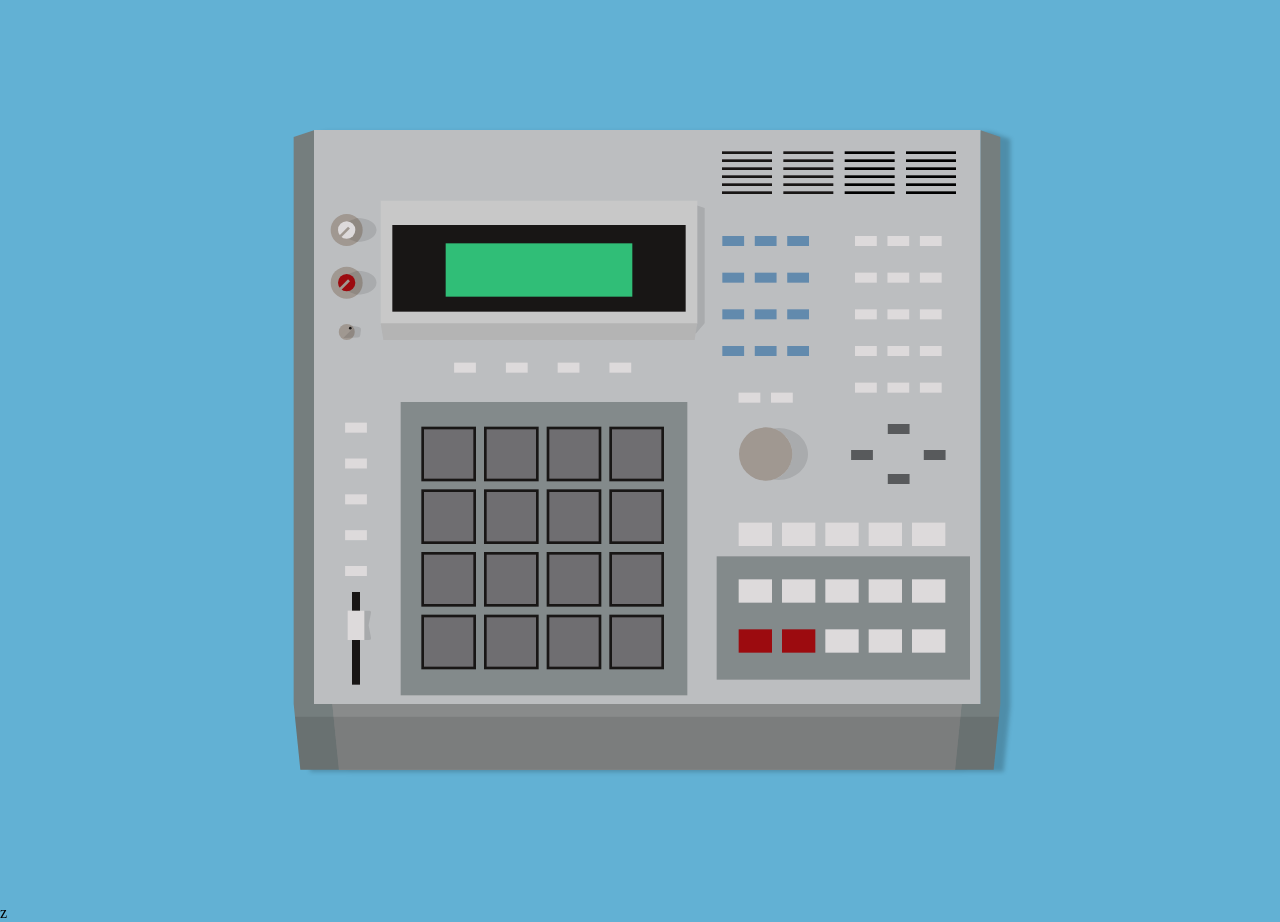
==== mpc.html @ f2585ed5 "initial commit" ====
<!doctype html>
<html>
  <head>
    <meta charset="utf-8">
    <title></title>
    <meta name="viewport" content="width=device-width, initial-scale=1">
    <link rel="stylesheet" href="style.css">
  </head>
  <body>

    <svg class="mpc" xmlns="http://www.w3.org/2000/svg" viewBox="0 0 1920 1080">
      <defs>
        <filter id="glow" x="-150%" y="-150%" width="300%" height="300%">
          <feGaussianBlur stdDeviation="15" result="coloredBlur"/>
          <feMerge>
            <feMergeNode in="coloredBlur"/><feMergeNode in="SourceGraphic"/>
          </feMerge>
        </filter>
      </defs>
      <title>mpc</title>
      <g id="base">
        <rect class="cls-2" x="471" y="60" width="1000" height="861"/>
        <polygon class="cls-3" points="1471 60.5 1471 921 471 921 471 60.5 440.5 70.5 440.5 921 450.5 1019.5 1490.5 1019.5 1500.5 921 1500.5 70.5 1471 60.5"/>
        <polygon class="cls-4" points="1432.5 1020 508.5 1020 498.5 921 1442.5 921 1432.5 1020"/>
        <polygon class="cls-4" points="1432.5 1020 508.5 1020 498.5 921 1442.5 921 1432.5 1020"/>
        <rect class="cls-5" x="1075" y="699.5" width="380" height="185"/>
        <rect class="cls-5" x="601" y="468" width="430" height="440"/>
        <polygon class="cls-6" points="442.41 940 450.5 1019.5 1490.5 1019.5 1498.59 940 442.41 940"/>
      </g>
      <g id="screen">
        <polygon class="cls-7" points="571 166 571 350 575 375 1042 375 1046 350 1046 166 571 166"/>
        <polygon class="cls-6" points="1042 375 575 375 571 350 1046 350 1042 375"/>
        <polygon class="cls-6" points="1046 173.18 1046 350 1043.48 365.77 1057 350 1057 177 1046 173.18"/>
        <rect class="cls-8" x="588.5" y="202.5" width="440" height="130"/>
        <rect class="cls-9" x="668.5" y="230" width="280" height="80"/>
      </g>
      <g id="blue_buttons" class="cls-10">
        <rect x="1083.5" y="219" width="32.67" height="15"/>
        <rect x="1132.17" y="219" width="32.67" height="15"/>
        <rect x="1180.83" y="219" width="32.67" height="15"/>
        <rect x="1083.5" y="274" width="32.67" height="15"/>
        <rect x="1132.17" y="274" width="32.67" height="15"/>
        <rect x="1180.83" y="274" width="32.67" height="15"/>
        <rect x="1083.5" y="329" width="32.67" height="15"/>
        <rect x="1132.17" y="329" width="32.67" height="15"/>
        <rect x="1180.83" y="329" width="32.67" height="15"/>
        <rect x="1083.5" y="384" width="32.67" height="15"/>
        <rect x="1132.17" y="384" width="32.67" height="15"/>
        <rect x="1180.83" y="384" width="32.67" height="15"/>
      </g>
      <g id="cursor_buttons" class="cls-11">
        <rect x="1331.67" y="501" width="32.67" height="15"/>
        <rect x="1331.67" y="576" width="32.67" height="15"/>
        <rect x="1385.67" y="540" width="32.67" height="15"/>
        <rect x="1276.67" y="540" width="32.67" height="15"/>
      </g>
      <g id="white_buttons">
        <g id="data_entry_buttons">
          <rect class="cls-12" x="1107.83" y="454" width="32.67" height="15"/>
          <rect class="cls-12" x="1156.5" y="454" width="32.67" height="15"/>
        </g>
        <g id="soft_keys">
          <rect class="cls-12" x="914.17" y="409" width="32.67" height="15"/>
          <rect class="cls-12" x="836.5" y="409" width="32.67" height="15"/>
          <rect class="cls-12" x="758.83" y="409" width="32.67" height="15"/>
          <rect class="cls-12" x="681.17" y="409" width="32.67" height="15"/>
        </g>
        <g id="command_buttons">
          <rect class="cls-12" x="1282.5" y="219" width="32.67" height="15"/>
          <rect class="cls-12" x="1331.17" y="219" width="32.67" height="15"/>
          <rect class="cls-12" x="1379.83" y="219" width="32.67" height="15"/>
          <rect class="cls-12" x="1282.5" y="274" width="32.67" height="15"/>
          <rect class="cls-12" x="1331.17" y="274" width="32.67" height="15"/>
          <rect class="cls-12" x="1379.83" y="274" width="32.67" height="15"/>
          <rect class="cls-12" x="1282.5" y="329" width="32.67" height="15"/>
          <rect class="cls-12" x="1331.17" y="329" width="32.67" height="15"/>
          <rect class="cls-12" x="1379.83" y="329" width="32.67" height="15"/>
          <rect class="cls-12" x="1282.5" y="384" width="32.67" height="15"/>
          <rect class="cls-12" x="1331.17" y="384" width="32.67" height="15"/>
          <rect class="cls-12" x="1379.83" y="384" width="32.67" height="15"/>
          <rect class="cls-12" x="1282.5" y="439" width="32.67" height="15"/>
          <rect class="cls-12" x="1331.17" y="439" width="32.67" height="15"/>
          <rect class="cls-12" x="1379.83" y="439" width="32.67" height="15"/>
        </g>
        <g id="slider_buttons">
          <rect class="cls-12" x="517.67" y="499" width="32.67" height="15"/>
          <rect class="cls-12" x="517.67" y="552.75" width="32.67" height="15"/>
          <rect class="cls-12" x="517.67" y="606.5" width="32.67" height="15"/>
          <rect class="cls-12" x="517.67" y="660.25" width="32.67" height="15"/>
          <rect class="cls-12" x="517.67" y="714" width="32.67" height="15"/>
        </g>
        <g id="real_time_buttons">
          <rect class="cls-12" x="1108" y="649" width="50" height="35"/>
          <rect class="cls-12" x="1173" y="649" width="50" height="35"/>
          <rect class="cls-12" x="1238" y="649" width="50" height="35"/>
          <rect class="cls-12" x="1303" y="649" width="50" height="35"/>
          <rect class="cls-12" x="1368" y="649" width="50" height="35"/>
        </g>
      </g>
      <g id="slider">
        <rect class="cls-8" x="528" y="753" width="12" height="139"/>
        <path class="cls-6" d="M532,781h22.08a2.55,2.55,0,0,1,2.53,2.89L553,803l3.61,19.11a2.55,2.55,0,0,1-2.53,2.89H532Z"/>
        <rect class="cls-12" x="521.5" y="781" width="25" height="44"/>
      </g>
      <g id="play_rec_buttons">
        <rect class="cls-12" x="1108" y="734" width="50" height="35"/>
        <rect class="cls-12" x="1173" y="734" width="50" height="35"/>
        <rect class="cls-12" x="1238" y="734" width="50" height="35"/>
        <rect class="cls-12" x="1303" y="734" width="50" height="35"/>
        <rect class="cls-12" x="1368" y="734" width="50" height="35"/>
        <rect class="cls-14" x="1108" y="809" width="50" height="35"/>
        <rect class="cls-14" x="1173" y="809" width="50" height="35"/>
        <rect class="cls-12" x="1238" y="809" width="50" height="35"/>
        <rect class="cls-12" x="1303" y="809" width="50" height="35"/>
        <rect class="cls-12" x="1368" y="809" width="50" height="35"/>
      </g>
      <g id="big_knob">
        <path class="cls-6" d="M1168,507a49.74,49.74,0,0,0-8.07.67,40,40,0,0,1,0,76.66,49.74,49.74,0,0,0,8.07.67c24.3,0,44-17.46,44-39S1192.3,507,1168,507Z"/>
        <circle class="cls-15" cx="1148.5" cy="546" r="40"/>
      </g>
      <g id="air_slots" class="cls-8">
        <g>
          <rect x="1083" y="92" width="75" height="4"/>
          <rect x="1083" y="104" width="75" height="4"/>
          <rect x="1083" y="116" width="75" height="4"/>
          <rect x="1083" y="128" width="75" height="4"/>
          <rect x="1083" y="140" width="75" height="4"/>
          <rect x="1083" y="152" width="75" height="4"/>
        </g>
          <rect x="1175" y="92" width="75" height="4"/>
          <rect x="1175" y="104" width="75" height="4"/>
          <rect x="1175" y="116" width="75" height="4"/>
          <rect x="1175" y="128" width="75" height="4"/>
          <rect x="1175" y="140" width="75" height="4"/>
          <rect x="1175" y="152" width="75" height="4"/>
        </g>
          <rect x="1267" y="92" width="75" height="4"/>
          <rect x="1267" y="104" width="75" height="4"/>
          <rect x="1267" y="116" width="75" height="4"/>
          <rect x="1267" y="128" width="75" height="4"/>
          <rect x="1267" y="140" width="75" height="4"/>
          <rect x="1267" y="152" width="75" height="4"/>
        </g>
          <rect x="1359" y="92" width="75" height="4"/>
          <rect x="1359" y="104" width="75" height="4"/>
          <rect x="1359" y="116" width="75" height="4"/>
          <rect x="1359" y="128" width="75" height="4"/>
          <rect x="1359" y="140" width="75" height="4"/>
          <rect x="1359" y="152" width="75" height="4"/>
        </g>
      </g>
      <g id="knobs">
        <g>
          <circle class="cls-15" cx="520" cy="289" r="24"/>
          <path class="cls-6" d="M509,289c0,9.94,26,18,26,18,17.33,0,29.75-8.06,29.75-18S553.33,271,536,271C535.63,271,509,279.06,509,289Z"/>
          <circle class="cls-14" cx="520" cy="289" r="13"/>
          <rect class="cls-15" x="514.46" y="282.54" width="4" height="20" transform="translate(358.12 -279.51) rotate(45)"/>
        </g>
        <g>
          <circle class="cls-15" cx="520" cy="210" r="24"/>
          <path class="cls-6" d="M509,210c0,9.94,26,18,26,18,17.33,0,29.75-8.06,29.75-18S553.33,192,536,192C535.63,192,509,200.06,509,210Z"/>
          <circle class="cls-12" cx="520" cy="210" r="13"/>
          <rect class="cls-15" x="514.46" y="203.54" width="4" height="20" transform="translate(302.26 -302.65) rotate(45)"/>
        </g>
        <g>
          <circle class="cls-15" cx="520.15" cy="363" r="12"/>
          <path class="cls-6" d="M536.76,371.13,515,372l10-19,13.36,2.36a3.85,3.85,0,0,1,3.15,4.3l-1.08,8.13A3.85,3.85,0,0,1,536.76,371.13Z"/>
          <g>
            <rect class="cls-15" x="517.15" y="352.54" width="6" height="20" transform="translate(408.7 -261.62) rotate(45)"/>
            <circle class="cls-8" cx="525.48" cy="357.21" r="2"/>
          </g>
        </g>
      </g>
      <g class="cls-17 pads">
        <rect x="634" y="507" width="78" height="78" class="pad pad13" data-key="49"/>
        <rect x="728" y="507" width="78" height="78" class="pad pad14" data-key="50"/>
        <rect x="822" y="507" width="78" height="78" class="pad pad15" data-key="51"/>
        <rect x="916" y="507" width="78" height="78" class="pad pad16" data-key="52"/>
        <rect x="634" y="601" width="78" height="78" class="pad pad09" data-key="81"/>
        <rect x="728" y="601" width="78" height="78" class="pad pad10" data-key="87"/>
        <rect x="822" y="601" width="78" height="78" class="pad pad11" data-key="69"/>
        <rect x="916" y="601" width="78" height="78" class="pad pad12" data-key="82"/>
        <rect x="634" y="695" width="78" height="78" class="pad pad05" data-key="65"/>
        <rect x="728" y="695" width="78" height="78" class="pad pad06" data-key="83"/>
        <rect x="822" y="695" width="78" height="78" class="pad pad07" data-key="68"/>
        <rect x="916" y="695" width="78" height="78" class="pad pad08" data-key="70"/>
        <rect x="634" y="789" width="78" height="78" class="pad pad01" data-key="90"/>
        <rect x="728" y="789" width="78" height="78" class="pad pad02" data-key="88"/>
        <rect x="822" y="789" width="78" height="78" class="pad pad03" data-key="67"/>
        <rect x="916" y="789" width="78" height="78" class="pad pad04" data-key="86"/>
      </g>
    </svg>

    <audio data-key="90" src="drums/808BDLong2.wav"></audio>
    <audio data-key="49" src="drums/808CB_Tape.wav"></audio>
    <audio data-key="50" src="drums/808CL_Tape.wav"></audio>
    <audio data-key="83" src="drums/808CP_Tape.wav"></audio>
    <audio data-key="81" src="drums/808CY_6_Tape.wav"></audio>
    <audio data-key="51" src="drums/808HC1_Tape.wav"></audio>
    <audio data-key="69" src="drums/808HH_Tape.wav"></audio>
    <audio data-key="52" src="drums/808MA_Tape.wav"></audio>
    <audio data-key="82" src="drums/808OHH3_Tape.wav"></audio>
    <audio data-key="70" src="drums/808RS_Tape.wav"></audio>
    <audio data-key="68" src="drums/808SD_4D_Tape.wav"></audio>
    <audio data-key="65" src="drums/909Clap_Sweet.wav"></audio>
    <audio data-key="87" src="drums/909Cym_T6V1_Tape.wav"></audio>z
    <audio data-key="88" src="drums/Kik_70s_7_MPC60V.wav"></audio>
    <audio data-key="67" src="drums/StabST_60s_MPC60V.wav"></audio>
    <audio data-key="86" src="drums/VoxST_3_MPC60V.wav"></audio>
      
    <script src="main.js"></script>
  </body>
</html>
---- style.css ----
body {
  background: #62b1d4;
}

body,
html {
  height: 100%;
  width: 100%;
  margin: 0;
  padding: 0;
}

svg {
  width: 100%;
  height: 100%;
  overflow: visible;
  filter: drop-shadow(10px 2px 2px rgba(0, 0, 0, 0.2));

}

/*** SVG COLORS ***/
.cls-1 {
  fill: #62b1d4;
}

.cls-2 {
  fill: #bcbec0;
}

.cls-3 {
  fill: #757e7e;
}

.cls-4 {
  fill: #898b8b;
}

.cls-5 {
  fill: #838a8b;
}

.cls-6 {
  opacity: 0.1;
}

.cls-7 {
  fill: #c8c8c8;
}

.cls-8 {
  fill: #181615;
}

.cls-9 {
  fill: #30be77;
}

.cls-10 {
  fill: #628aad;
}

.cls-11 {
  fill: #585a5c;
}

.cls-12 {
  fill: #dddadb;
}

.cls-14 {
  fill: #9c0b0f;
}

.cls-15 {
  fill: #a09891;
}

/*** PADS ***/

.cls-17 {
  fill: #6f6e71; 
}

.pad:hover {
  fill: #949397;
}

.pad {
  transition: all 0.07s;
  stroke: #181615;
  stroke-width: 4px;
}

.playing {
  fill: #cbcace;
  stroke: white;
  stroke-width: 5px;
  filter: url(#glow);
  transform: scale(1.1, 1.1);
  transform-origin: 50% 50%;
}
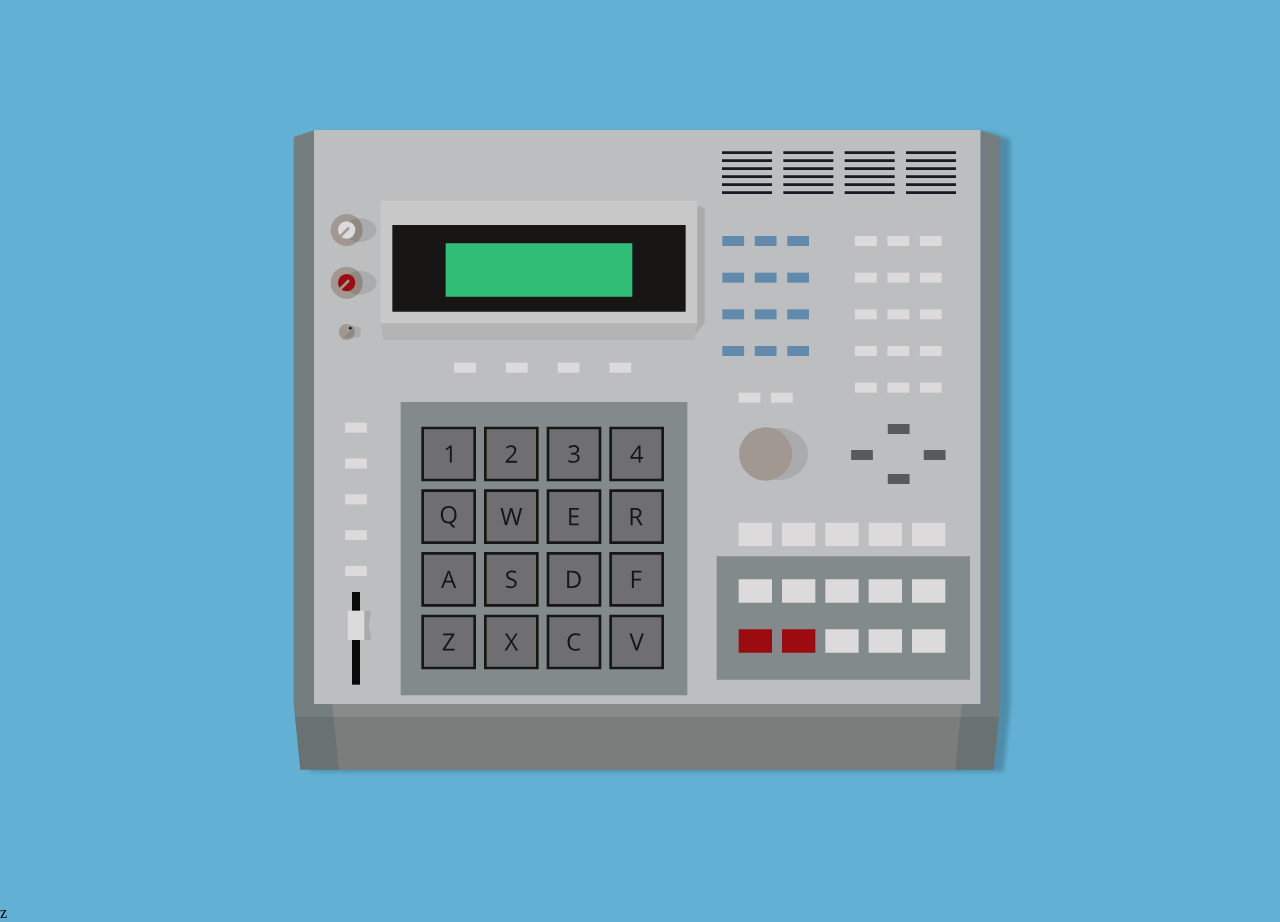
==== commit f3f0f1ea: "refactor SVG + key labels on pads" ====
--- a/mpc.html
+++ b/mpc.html
@@ -1,194 +1,299 @@
-
-<!doctype html>
+<!DOCTYPE html>
 <html>
   <head>
-    <meta charset="utf-8">
+    <meta charset="utf-8" />
     <title></title>
-    <meta name="viewport" content="width=device-width, initial-scale=1">
-    <link rel="stylesheet" href="style.css">
+    <meta name="viewport" content="width=device-width, initial-scale=1" />
+    <link rel="stylesheet" href="style.css" />
   </head>
   <body>
-
-    <svg class="mpc" xmlns="http://www.w3.org/2000/svg" viewBox="0 0 1920 1080">
+    <svg xmlns="http://www.w3.org/2000/svg" viewBox="0 0 1920 1080">
       <defs>
+        <!-- prettier-ignore -->
+        <style>
+          .cls-1 { fill: #62b1d4; } .cls-2 { fill: #bcbec0; } .cls-3 { fill: #757e7e; } .cls-4 { fill: #898b8b; } .cls-5 { fill: #838a8b; } .cls-6 { opacity: 0.1; isolation: isolate; } .cls-7 { fill: #c8c8c8; } .cls-8 { fill: #181615; } .cls-9 { fill: #30be77; } .cls-10 { fill: #628aad; } .cls-11 { fill: #585a5c; } .cls-12 { fill: #dddadb; } .cls-13 { fill: #080a0a; } .cls-14 { fill: #9c0b0f; } .cls-15 { fill: #a09891; } .cls-16 { fill: #181922; } .cls-17 { fill: #6f6e71; }
+        </style>
         <filter id="glow" x="-150%" y="-150%" width="300%" height="300%">
-          <feGaussianBlur stdDeviation="15" result="coloredBlur"/>
+          <feGaussianBlur stdDeviation="15" result="coloredBlur" />
           <feMerge>
-            <feMergeNode in="coloredBlur"/><feMergeNode in="SourceGraphic"/>
+            <feMergeNode in="coloredBlur" />
+            <feMergeNode in="SourceGraphic" />
           </feMerge>
         </filter>
       </defs>
       <title>mpc</title>
-      <g id="base">
-        <rect class="cls-2" x="471" y="60" width="1000" height="861"/>
-        <polygon class="cls-3" points="1471 60.5 1471 921 471 921 471 60.5 440.5 70.5 440.5 921 450.5 1019.5 1490.5 1019.5 1500.5 921 1500.5 70.5 1471 60.5"/>
-        <polygon class="cls-4" points="1432.5 1020 508.5 1020 498.5 921 1442.5 921 1432.5 1020"/>
-        <polygon class="cls-4" points="1432.5 1020 508.5 1020 498.5 921 1442.5 921 1432.5 1020"/>
-        <rect class="cls-5" x="1075" y="699.5" width="380" height="185"/>
-        <rect class="cls-5" x="601" y="468" width="430" height="440"/>
-        <polygon class="cls-6" points="442.41 940 450.5 1019.5 1490.5 1019.5 1498.59 940 442.41 940"/>
-      </g>
-      <g id="screen">
-        <polygon class="cls-7" points="571 166 571 350 575 375 1042 375 1046 350 1046 166 571 166"/>
-        <polygon class="cls-6" points="1042 375 575 375 571 350 1046 350 1042 375"/>
-        <polygon class="cls-6" points="1046 173.18 1046 350 1043.48 365.77 1057 350 1057 177 1046 173.18"/>
-        <rect class="cls-8" x="588.5" y="202.5" width="440" height="130"/>
-        <rect class="cls-9" x="668.5" y="230" width="280" height="80"/>
-      </g>
-      <g id="blue_buttons" class="cls-10">
-        <rect x="1083.5" y="219" width="32.67" height="15"/>
-        <rect x="1132.17" y="219" width="32.67" height="15"/>
-        <rect x="1180.83" y="219" width="32.67" height="15"/>
-        <rect x="1083.5" y="274" width="32.67" height="15"/>
-        <rect x="1132.17" y="274" width="32.67" height="15"/>
-        <rect x="1180.83" y="274" width="32.67" height="15"/>
-        <rect x="1083.5" y="329" width="32.67" height="15"/>
-        <rect x="1132.17" y="329" width="32.67" height="15"/>
-        <rect x="1180.83" y="329" width="32.67" height="15"/>
-        <rect x="1083.5" y="384" width="32.67" height="15"/>
-        <rect x="1132.17" y="384" width="32.67" height="15"/>
-        <rect x="1180.83" y="384" width="32.67" height="15"/>
-      </g>
-      <g id="cursor_buttons" class="cls-11">
-        <rect x="1331.67" y="501" width="32.67" height="15"/>
-        <rect x="1331.67" y="576" width="32.67" height="15"/>
-        <rect x="1385.67" y="540" width="32.67" height="15"/>
-        <rect x="1276.67" y="540" width="32.67" height="15"/>
-      </g>
-      <g id="white_buttons">
-        <g id="data_entry_buttons">
-          <rect class="cls-12" x="1107.83" y="454" width="32.67" height="15"/>
-          <rect class="cls-12" x="1156.5" y="454" width="32.67" height="15"/>
+      <g id="Layer_1">
+        <g id="mpc">
+          <g id="base">
+            <path class="cls-2" d="M471 60h1000v861H471z" />
+            <path
+              class="cls-3"
+              d="M1471 60.5V921H471V60.5l-30.5 10V921l10 98.5h1040l10-98.5V70.5l-29.5-10z"
+            />
+            <path class="cls-4" d="M1432.5 1020h-924l-10-99h944l-10 99z" />
+            <path class="cls-4" d="M1432.5 1020h-924l-10-99h944l-10 99z" />
+            <path class="cls-5" d="M1075 699.5h380v185h-380z" />
+            <path class="cls-5" d="M601 468h430v440H601z" />
+            <path
+              class="cls-6"
+              d="M442.41 940l8.09 79.5h1040l8.09-79.5H442.41z"
+            />
+          </g>
+          <g id="screen">
+            <path class="cls-7" d="M571 166v184l4 25h467l4-25V166H571z" />
+            <path class="cls-6" d="M1042 375H575l-4-25h475l-4 25z" />
+            <path
+              class="cls-6"
+              d="M1046 173.18V350l-2.52 15.77L1057 350V177l-11-3.82z"
+            />
+            <path class="cls-8" d="M588.5 202.5h440v130h-440z" />
+            <path class="cls-9" d="M668.5 230h280v80h-280z" />
+          </g>
+          <g id="blue_buttons" class="cls-10">
+            <path d="M1083.5 219h32.67v15h-32.67z" />
+            <path d="M1132.17 219h32.67v15h-32.67z" />
+            <path d="M1180.83 219h32.67v15h-32.67z" />
+            <path d="M1083.5 274h32.67v15h-32.67z" />
+            <path d="M1132.17 274h32.67v15h-32.67z" />
+            <path d="M1180.83 274h32.67v15h-32.67z" />
+            <path d="M1083.5 329h32.67v15h-32.67z" />
+            <path d="M1132.17 329h32.67v15h-32.67z" />
+            <path d="M1180.83 329h32.67v15h-32.67z" />
+            <path d="M1083.5 384h32.67v15h-32.67z" />
+            <path d="M1132.17 384h32.67v15h-32.67z" />
+            <path d="M1180.83 384h32.67v15h-32.67z" />
+          </g>
+          <g id="cursor_buttons" class="cls-11">
+            <path d="M1331.67 501h32.67v15h-32.67z" />
+            <path d="M1331.67 576h32.67v15h-32.67z" />
+            <path d="M1385.67 540h32.67v15h-32.67z" />
+            <path d="M1276.67 540h32.67v15h-32.67z" />
+          </g>
+          <g id="data_entry_buttons" class="cls-12">
+            <path d="M1107.83 454h32.67v15h-32.67z" />
+            <path d="M1156.5 454h32.67v15h-32.67z" />
+          </g>
+          <g id="soft_keys" class="cls-12">
+            <path d="M914.17 409h32.67v15h-32.67z" />
+            <path d="M836.5 409h32.67v15H836.5z" />
+            <path d="M758.83 409h32.67v15h-32.67z" />
+            <path d="M681.17 409h32.67v15h-32.67z" />
+          </g>
+          <g id="command_buttons" class="cls-12">
+            <path d="M1282.5 219h32.67v15h-32.67z" />
+            <path d="M1331.17 219h32.67v15h-32.67z" />
+            <path d="M1379.83 219h32.67v15h-32.67z" />
+            <path d="M1282.5 274h32.67v15h-32.67z" />
+            <path d="M1331.17 274h32.67v15h-32.67z" />
+            <path d="M1379.83 274h32.67v15h-32.67z" />
+            <path d="M1282.5 329h32.67v15h-32.67z" />
+            <path d="M1331.17 329h32.67v15h-32.67z" />
+            <path d="M1379.83 329h32.67v15h-32.67z" />
+            <path d="M1282.5 384h32.67v15h-32.67z" />
+            <path d="M1331.17 384h32.67v15h-32.67z" />
+            <path d="M1379.83 384h32.67v15h-32.67z" />
+            <path d="M1282.5 439h32.67v15h-32.67z" />
+            <path d="M1331.17 439h32.67v15h-32.67z" />
+            <path d="M1379.83 439h32.67v15h-32.67z" />
+          </g>
+          <g id="slider_buttons">
+            <path class="cls-12" d="M517.67 499h32.67v15h-32.67z" />
+            <path class="cls-12" d="M517.67 552.75h32.67v15h-32.67z" />
+            <path class="cls-12" d="M517.67 606.5h32.67v15h-32.67z" />
+            <path class="cls-12" d="M517.67 660.25h32.67v15h-32.67z" />
+            <path class="cls-12" d="M517.67 714h32.67v15h-32.67z" />
+            <g>
+              <path class="cls-13" d="M528 753h12v139h-12z" />
+              <path
+                class="cls-6"
+                d="M532 781h22.08a2.55 2.55 0 0 1 2.55 2.55 1.94 1.94 0 0 1 0 .34L553 803l3.61 19.11a2.55 2.55 0 0 1-2.19 2.87H532z"
+              />
+              <path class="cls-12" d="M521.5 781h25v44h-25z" />
+            </g>
+          </g>
+          <g id="real_time_buttons" class="cls-12">
+            <path d="M1108 649h50v35h-50z" />
+            <path d="M1173 649h50v35h-50z" />
+            <path d="M1238 649h50v35h-50z" />
+            <path d="M1303 649h50v35h-50z" />
+            <path d="M1368 649h50v35h-50z" />
+          </g>
+          <g id="play_rec_buttons">
+            <path class="cls-12" d="M1108 734h50v35h-50z" />
+            <path class="cls-12" d="M1173 734h50v35h-50z" />
+            <path class="cls-12" d="M1238 734h50v35h-50z" />
+            <path class="cls-12" d="M1303 734h50v35h-50z" />
+            <path class="cls-12" d="M1368 734h50v35h-50z" />
+            <path class="cls-14" d="M1108 809h50v35h-50z" />
+            <path class="cls-14" d="M1173 809h50v35h-50z" />
+            <path class="cls-12" d="M1238 809h50v35h-50z" />
+            <path class="cls-12" d="M1303 809h50v35h-50z" />
+            <path class="cls-12" d="M1368 809h50v35h-50z" />
+          </g>
+          <g id="big_knob">
+            <path
+              class="cls-6"
+              d="M1168 507a49.65 49.65 0 0 0-8.07.67 40 40 0 0 1 0 76.66 49.65 49.65 0 0 0 8.07.67c24.3 0 44-17.46 44-39s-19.7-39-44-39z"
+            />
+            <circle class="cls-15" cx="1148.5" cy="546" r="40" />
+          </g>
+          <g id="air_slots" class="cls-16">
+            <path d="M1083 92h75v4h-75z" />
+            <path d="M1083 104h75v4h-75z" />
+            <path d="M1083 116h75v4h-75z" />
+            <path d="M1083 128h75v4h-75z" />
+            <path d="M1083 140h75v4h-75z" />
+            <path d="M1083 152h75v4h-75z" />
+
+            <path d="M1175 92h75v4h-75z" />
+            <path d="M1175 104h75v4h-75z" />
+            <path d="M1175 116h75v4h-75z" />
+            <path d="M1175 128h75v4h-75z" />
+            <path d="M1175 140h75v4h-75z" />
+            <path d="M1175 152h75v4h-75z" />
+
+            <path d="M1267 92h75v4h-75z" />
+            <path d="M1267 104h75v4h-75z" />
+            <path d="M1267 116h75v4h-75z" />
+            <path d="M1267 128h75v4h-75z" />
+            <path d="M1267 140h75v4h-75z" />
+            <path d="M1267 152h75v4h-75z" />
+
+            <path d="M1359 92h75v4h-75z" />
+            <path d="M1359 104h75v4h-75z" />
+            <path d="M1359 116h75v4h-75z" />
+            <path d="M1359 128h75v4h-75z" />
+            <path d="M1359 140h75v4h-75z" />
+            <path d="M1359 152h75v4h-75z" />
+          </g>
+          <g id="knobs">
+            <circle class="cls-15" cx="520" cy="289" r="24" />
+            <path
+              class="cls-6"
+              d="M509 289c0 9.94 26 18 26 18 17.33 0 29.75-8.06 29.75-18s-11.42-18-28.75-18c-.37 0-27 8.06-27 18z"
+            />
+            <circle class="cls-14" cx="520" cy="289" r="13" />
+            <path
+              class="cls-15"
+              transform="rotate(-45 516.453 292.538)"
+              d="M506.46 290.54h20v4h-20z"
+            />
+            <g>
+              <circle class="cls-15" cx="520" cy="210" r="24" />
+              <path
+                class="cls-6"
+                d="M509 210c0 9.94 26 18 26 18 17.33 0 29.75-8.06 29.75-18s-11.42-18-28.75-18c-.37 0-27 8.06-27 18z"
+              />
+              <circle class="cls-12" cx="520" cy="210" r="13" />
+              <path
+                class="cls-15"
+                transform="rotate(-45 516.45 213.54)"
+                d="M506.46 211.54h20v4h-20z"
+              />
+            </g>
+            <g>
+              <circle class="cls-15" cx="520.15" cy="363" r="12" />
+              <path
+                class="cls-6"
+                d="M536.76 371.13L515 372l10-19 13.36 2.36a3.85 3.85 0 0 1 3.15 4.3l-1.08 8.13a3.85 3.85 0 0 1-3.67 3.34z"
+              />
+              <path
+                class="cls-15"
+                transform="rotate(-45 520.144 362.53)"
+                d="M510.15 359.54h20v6h-20z"
+              />
+              <circle class="cls-8" cx="525.48" cy="357.21" r="2" />
+            </g>
+          </g>
         </g>
-        <g id="soft_keys">
-          <rect class="cls-12" x="914.17" y="409" width="32.67" height="15"/>
-          <rect class="cls-12" x="836.5" y="409" width="32.67" height="15"/>
-          <rect class="cls-12" x="758.83" y="409" width="32.67" height="15"/>
-          <rect class="cls-12" x="681.17" y="409" width="32.67" height="15"/>
+        <g id="pads" class="cls-17">
+          <path d="M634 507h78v78h-78z" class="pad pad13" data-key="49" />
+          <path d="M728 507h78v78h-78z" class="pad pad14" data-key="50" />
+          <path d="M822 507h78v78h-78z" class="pad pad15" data-key="51" />
+          <path d="M916 507h78v78h-78z" class="pad pad16" data-key="52" />
+          <path d="M634 601h78v78h-78z" class="pad pad09" data-key="81" />
+          <path d="M728 601h78v78h-78z" class="pad pad10" data-key="87" />
+          <path d="M822 601h78v78h-78z" class="pad pad11" data-key="69" />
+          <path d="M916 601h78v78h-78z" class="pad pad12" data-key="82" />
+          <path d="M634 695h78v78h-78z" class="pad pad05" data-key="65" />
+          <path d="M728 695h78v78h-78z" class="pad pad06" data-key="83" />
+          <path d="M822 695h78v78h-78z" class="pad pad07" data-key="68" />
+          <path d="M916 695h78v78h-78z" class="pad pad08" data-key="70" />
+          <path d="M634 789h78v78h-78z" class="pad pad01" data-key="90" />
+          <path d="M728 789h78v78h-78z" class="pad pad02" data-key="88" />
+          <path d="M822 789h78v78h-78z" class="pad pad03" data-key="67" />
+          <path d="M916 789h78v78h-78z" class="pad pad04" data-key="86" />
         </g>
-        <g id="command_buttons">
-          <rect class="cls-12" x="1282.5" y="219" width="32.67" height="15"/>
-          <rect class="cls-12" x="1331.17" y="219" width="32.67" height="15"/>
-          <rect class="cls-12" x="1379.83" y="219" width="32.67" height="15"/>
-          <rect class="cls-12" x="1282.5" y="274" width="32.67" height="15"/>
-          <rect class="cls-12" x="1331.17" y="274" width="32.67" height="15"/>
-          <rect class="cls-12" x="1379.83" y="274" width="32.67" height="15"/>
-          <rect class="cls-12" x="1282.5" y="329" width="32.67" height="15"/>
-          <rect class="cls-12" x="1331.17" y="329" width="32.67" height="15"/>
-          <rect class="cls-12" x="1379.83" y="329" width="32.67" height="15"/>
-          <rect class="cls-12" x="1282.5" y="384" width="32.67" height="15"/>
-          <rect class="cls-12" x="1331.17" y="384" width="32.67" height="15"/>
-          <rect class="cls-12" x="1379.83" y="384" width="32.67" height="15"/>
-          <rect class="cls-12" x="1282.5" y="439" width="32.67" height="15"/>
-          <rect class="cls-12" x="1331.17" y="439" width="32.67" height="15"/>
-          <rect class="cls-12" x="1379.83" y="439" width="32.67" height="15"/>
+        <g id="keys" class="cls-8">
+          <path
+            d="M681.83 840.85h-17.66v-2.34l13.64-20.67h-13.22v-2.69h16.86v2.34l-13.64 20.65h14z"
+            id="Z"
+          />
+          <path
+            d="M777.25 840.85h-3.39l-6.86-11.3-7 11.3h-3.17l8.54-13.43-8-12.27h3.31l6.32 10.18 6.43-10.18h3.18l-8 12.16z"
+            id="X"
+          />
+          <path
+            d="M863.62 817.46a8.41 8.41 0 0 0-6.69 2.82 11.41 11.41 0 0 0-2.45 7.73q0 5 2.36 7.79a8.4 8.4 0 0 0 6.74 2.76 23.23 23.23 0 0 0 6.14-1v2.62a18.84 18.84 0 0 1-6.59 1q-5.68 0-8.77-3.45t-3.08-9.73a15.47 15.47 0 0 1 1.48-7 10.67 10.67 0 0 1 4.29-4.6 13 13 0 0 1 6.6-1.62 15.83 15.83 0 0 1 7.07 1.48l-1.26 2.56a13.73 13.73 0 0 0-5.84-1.36z"
+            id="C"
+          />
+          <path
+            d="M962.5 815.15h3.21l-9.26 25.7h-3l-9.21-25.7h3.16l5.91 16.63a45.2 45.2 0 0 1 1.61 5.57 48.12 48.12 0 0 1 1.66-5.68z"
+            id="V"
+          />
+          <path
+            d="M681.3 746.9l-3.2-8.17h-10.3l-3.17 8.17h-3l10.16-25.8h2.51l10.11 25.8zm-4.13-10.9l-3-8c-.39-1-.79-2.25-1.2-3.71a34.22 34.22 0 0 1-1.1 3.71l-3 8z"
+            id="A"
+          />
+          <path
+            d="M775.09 740a6.28 6.28 0 0 1-2.47 5.29 10.62 10.62 0 0 1-6.67 1.9 16.68 16.68 0 0 1-7-1.18v-2.88a18.54 18.54 0 0 0 3.45 1.05 17.94 17.94 0 0 0 3.69.39 7.5 7.5 0 0 0 4.5-1.13 3.72 3.72 0 0 0 1.51-3.16 4.13 4.13 0 0 0-.53-2.19 5 5 0 0 0-1.8-1.57 23.93 23.93 0 0 0-3.82-1.63 12.12 12.12 0 0 1-5.12-3 6.68 6.68 0 0 1-1.54-4.58 5.7 5.7 0 0 1 2.23-4.73 9.3 9.3 0 0 1 5.91-1.76 17.41 17.41 0 0 1 7.05 1.41l-.94 2.6a15.92 15.92 0 0 0-6.18-1.34 6 6 0 0 0-3.71 1 3.36 3.36 0 0 0-1.34 2.83 4.44 4.44 0 0 0 .49 2.19 4.66 4.66 0 0 0 1.66 1.56 20.86 20.86 0 0 0 3.58 1.58 14.22 14.22 0 0 1 5.57 3.09 6.1 6.1 0 0 1 1.48 4.26z"
+            id="S"
+          />
+          <path
+            d="M871.26 733.75q0 6.38-3.46 9.73t-9.94 3.37h-7.12v-25.7h7.88q6 0 9.31 3.32t3.33 9.28zm-3.17.11q0-5-2.52-7.58t-7.5-2.55h-4.34v20.54h3.64q5.34 0 8-2.63c1.83-1.75 2.72-4.35 2.72-7.78z"
+            id="D"
+          />
+          <path
+            d="M950.83 746.85h-3v-25.7h14.32v2.65h-11.32v9.41h10.65v2.65h-10.65z"
+            id="F"
+          />
+          <path
+            d="M684.82 637.11a15.53 15.53 0 0 1-2 8.21 9.91 9.91 0 0 1-5.6 4.43l6.11 6.36H679l-5-5.8h-1q-5.68 0-8.77-3.47t-3.08-9.8q0-6.27 3.09-9.73t8.79-3.45q5.54 0 8.65 3.52t3.14 9.73zm-20.48 0q0 5.22 2.23 7.92a9.08 9.08 0 0 0 12.91 0q2.17-2.7 2.18-7.93c0-3.46-.73-6.08-2.17-7.87a7.81 7.81 0 0 0-6.43-2.68 7.91 7.91 0 0 0-6.49 2.7c-1.49 1.81-2.23 4.42-2.23 7.86z"
+            id="Q"
+          />
+          <path
+            d="M776.31 652.85h-3l-5.18-17.21c-.25-.76-.52-1.72-.83-2.88a17.17 17.17 0 0 1-.47-2.09 41.14 41.14 0 0 1-1.23 5.08l-5 17.1h-3l-6.84-25.7H754l4 15.85a55.59 55.59 0 0 1 1.23 6.05 44.39 44.39 0 0 1 1.41-6.29l4.61-15.63h3.16l4.83 15.77a47.1 47.1 0 0 1 1.43 6.15A52.33 52.33 0 0 1 776 643l4-15.84h3.16z"
+            id="W"
+          />
+          <path
+            d="M868.16 652.85h-14.32v-25.7h14.32v2.65h-11.33v8.28h10.65v2.64h-10.65v9.46h11.33z"
+            id="E"
+          />
+          <path
+            d="M948.94 642.16v10.69h-3v-25.7h7q4.72 0 7 1.81a6.55 6.55 0 0 1 2.26 5.45q0 5.1-5.17 6.89l7 11.55h-3.53l-6.22-10.69zm0-2.56H953a7 7 0 0 0 4.64-1.26 4.67 4.67 0 0 0 1.48-3.77 4.31 4.31 0 0 0-1.5-3.68 8.17 8.17 0 0 0-4.83-1.12h-3.88z"
+            id="R"
+          />
+          <path
+            d="M677.63 558.85h-2.85v-18.32c0-1.52.05-3 .14-4.32-.24.25-.52.5-.82.77s-1.7 1.41-4.18 3.43l-1.55-2 6.8-5.26h2.46z"
+            id="_1"
+            data-name="1"
+          />
+          <path
+            d="M775.45 559h-16.9v-2.51l6.77-6.8a51.51 51.51 0 0 0 4.08-4.47 11.2 11.2 0 0 0 1.48-2.6 7.59 7.59 0 0 0 .49-2.72 4.32 4.32 0 0 0-1.25-3.26 4.75 4.75 0 0 0-3.46-1.21 8.79 8.79 0 0 0-3 .53 12.16 12.16 0 0 0-3.19 1.92l-1.54-2a11.81 11.81 0 0 1 7.73-2.95 8.15 8.15 0 0 1 5.68 1.85 6.39 6.39 0 0 1 2.06 5 9.7 9.7 0 0 1-1.37 4.84 30.81 30.81 0 0 1-5.14 6l-5.62 5.51v.14h13.22z"
+            id="_2"
+            data-name="2"
+          />
+          <path
+            d="M868.62 539.21a5.84 5.84 0 0 1-1.38 4 6.9 6.9 0 0 1-3.91 2.09v.14a7.42 7.42 0 0 1 4.59 2 5.83 5.83 0 0 1 1.49 4.15 6.73 6.73 0 0 1-2.55 5.65q-2.55 2-7.24 2a20.65 20.65 0 0 1-3.74-.31 12.44 12.44 0 0 1-3.29-1.08V555a16.16 16.16 0 0 0 3.56 1.26 15.94 15.94 0 0 0 3.58.43q6.66 0 6.66-5.22 0-4.68-7.35-4.68h-2.53v-2.51h2.57a7.69 7.69 0 0 0 4.76-1.33 4.35 4.35 0 0 0 1.76-3.68 3.6 3.6 0 0 0-1.3-2.95 5.28 5.28 0 0 0-3.5-1.07 10.91 10.91 0 0 0-3.18.45 14.27 14.27 0 0 0-3.41 1.69l-1.48-2a12.4 12.4 0 0 1 3.65-2 13.31 13.31 0 0 1 4.35-.71 8.93 8.93 0 0 1 5.82 1.71 5.79 5.79 0 0 1 2.07 4.82z"
+            id="_3"
+            data-name="3"
+          />
+          <path
+            d="M964.55 553h-3.81v5.91h-2.8V553h-12.49v-2.55l12.2-17.38h3.09v17.28h3.81zm-6.61-2.65v-8.54c0-1.68.06-3.57.18-5.68H958a25.93 25.93 0 0 1-1.58 2.79l-8 11.43z"
+            id="_4"
+            data-name="4"
+          />
         </g>
-        <g id="slider_buttons">
-          <rect class="cls-12" x="517.67" y="499" width="32.67" height="15"/>
-          <rect class="cls-12" x="517.67" y="552.75" width="32.67" height="15"/>
-          <rect class="cls-12" x="517.67" y="606.5" width="32.67" height="15"/>
-          <rect class="cls-12" x="517.67" y="660.25" width="32.67" height="15"/>
-          <rect class="cls-12" x="517.67" y="714" width="32.67" height="15"/>
-        </g>
-        <g id="real_time_buttons">
-          <rect class="cls-12" x="1108" y="649" width="50" height="35"/>
-          <rect class="cls-12" x="1173" y="649" width="50" height="35"/>
-          <rect class="cls-12" x="1238" y="649" width="50" height="35"/>
-          <rect class="cls-12" x="1303" y="649" width="50" height="35"/>
-          <rect class="cls-12" x="1368" y="649" width="50" height="35"/>
-        </g>
-      </g>
-      <g id="slider">
-        <rect class="cls-8" x="528" y="753" width="12" height="139"/>
-        <path class="cls-6" d="M532,781h22.08a2.55,2.55,0,0,1,2.53,2.89L553,803l3.61,19.11a2.55,2.55,0,0,1-2.53,2.89H532Z"/>
-        <rect class="cls-12" x="521.5" y="781" width="25" height="44"/>
-      </g>
-      <g id="play_rec_buttons">
-        <rect class="cls-12" x="1108" y="734" width="50" height="35"/>
-        <rect class="cls-12" x="1173" y="734" width="50" height="35"/>
-        <rect class="cls-12" x="1238" y="734" width="50" height="35"/>
-        <rect class="cls-12" x="1303" y="734" width="50" height="35"/>
-        <rect class="cls-12" x="1368" y="734" width="50" height="35"/>
-        <rect class="cls-14" x="1108" y="809" width="50" height="35"/>
-        <rect class="cls-14" x="1173" y="809" width="50" height="35"/>
-        <rect class="cls-12" x="1238" y="809" width="50" height="35"/>
-        <rect class="cls-12" x="1303" y="809" width="50" height="35"/>
-        <rect class="cls-12" x="1368" y="809" width="50" height="35"/>
-      </g>
-      <g id="big_knob">
-        <path class="cls-6" d="M1168,507a49.74,49.74,0,0,0-8.07.67,40,40,0,0,1,0,76.66,49.74,49.74,0,0,0,8.07.67c24.3,0,44-17.46,44-39S1192.3,507,1168,507Z"/>
-        <circle class="cls-15" cx="1148.5" cy="546" r="40"/>
-      </g>
-      <g id="air_slots" class="cls-8">
-        <g>
-          <rect x="1083" y="92" width="75" height="4"/>
-          <rect x="1083" y="104" width="75" height="4"/>
-          <rect x="1083" y="116" width="75" height="4"/>
-          <rect x="1083" y="128" width="75" height="4"/>
-          <rect x="1083" y="140" width="75" height="4"/>
-          <rect x="1083" y="152" width="75" height="4"/>
-        </g>
-          <rect x="1175" y="92" width="75" height="4"/>
-          <rect x="1175" y="104" width="75" height="4"/>
-          <rect x="1175" y="116" width="75" height="4"/>
-          <rect x="1175" y="128" width="75" height="4"/>
-          <rect x="1175" y="140" width="75" height="4"/>
-          <rect x="1175" y="152" width="75" height="4"/>
-        </g>
-          <rect x="1267" y="92" width="75" height="4"/>
-          <rect x="1267" y="104" width="75" height="4"/>
-          <rect x="1267" y="116" width="75" height="4"/>
-          <rect x="1267" y="128" width="75" height="4"/>
-          <rect x="1267" y="140" width="75" height="4"/>
-          <rect x="1267" y="152" width="75" height="4"/>
-        </g>
-          <rect x="1359" y="92" width="75" height="4"/>
-          <rect x="1359" y="104" width="75" height="4"/>
-          <rect x="1359" y="116" width="75" height="4"/>
-          <rect x="1359" y="128" width="75" height="4"/>
-          <rect x="1359" y="140" width="75" height="4"/>
-          <rect x="1359" y="152" width="75" height="4"/>
-        </g>
-      </g>
-      <g id="knobs">
-        <g>
-          <circle class="cls-15" cx="520" cy="289" r="24"/>
-          <path class="cls-6" d="M509,289c0,9.94,26,18,26,18,17.33,0,29.75-8.06,29.75-18S553.33,271,536,271C535.63,271,509,279.06,509,289Z"/>
-          <circle class="cls-14" cx="520" cy="289" r="13"/>
-          <rect class="cls-15" x="514.46" y="282.54" width="4" height="20" transform="translate(358.12 -279.51) rotate(45)"/>
-        </g>
-        <g>
-          <circle class="cls-15" cx="520" cy="210" r="24"/>
-          <path class="cls-6" d="M509,210c0,9.94,26,18,26,18,17.33,0,29.75-8.06,29.75-18S553.33,192,536,192C535.63,192,509,200.06,509,210Z"/>
-          <circle class="cls-12" cx="520" cy="210" r="13"/>
-          <rect class="cls-15" x="514.46" y="203.54" width="4" height="20" transform="translate(302.26 -302.65) rotate(45)"/>
-        </g>
-        <g>
-          <circle class="cls-15" cx="520.15" cy="363" r="12"/>
-          <path class="cls-6" d="M536.76,371.13,515,372l10-19,13.36,2.36a3.85,3.85,0,0,1,3.15,4.3l-1.08,8.13A3.85,3.85,0,0,1,536.76,371.13Z"/>
-          <g>
-            <rect class="cls-15" x="517.15" y="352.54" width="6" height="20" transform="translate(408.7 -261.62) rotate(45)"/>
-            <circle class="cls-8" cx="525.48" cy="357.21" r="2"/>
-          </g>
-        </g>
-      </g>
-      <g class="cls-17 pads">
-        <rect x="634" y="507" width="78" height="78" class="pad pad13" data-key="49"/>
-        <rect x="728" y="507" width="78" height="78" class="pad pad14" data-key="50"/>
-        <rect x="822" y="507" width="78" height="78" class="pad pad15" data-key="51"/>
-        <rect x="916" y="507" width="78" height="78" class="pad pad16" data-key="52"/>
-        <rect x="634" y="601" width="78" height="78" class="pad pad09" data-key="81"/>
-        <rect x="728" y="601" width="78" height="78" class="pad pad10" data-key="87"/>
-        <rect x="822" y="601" width="78" height="78" class="pad pad11" data-key="69"/>
-        <rect x="916" y="601" width="78" height="78" class="pad pad12" data-key="82"/>
-        <rect x="634" y="695" width="78" height="78" class="pad pad05" data-key="65"/>
-        <rect x="728" y="695" width="78" height="78" class="pad pad06" data-key="83"/>
-        <rect x="822" y="695" width="78" height="78" class="pad pad07" data-key="68"/>
-        <rect x="916" y="695" width="78" height="78" class="pad pad08" data-key="70"/>
-        <rect x="634" y="789" width="78" height="78" class="pad pad01" data-key="90"/>
-        <rect x="728" y="789" width="78" height="78" class="pad pad02" data-key="88"/>
-        <rect x="822" y="789" width="78" height="78" class="pad pad03" data-key="67"/>
-        <rect x="916" y="789" width="78" height="78" class="pad pad04" data-key="86"/>
       </g>
     </svg>
 
@@ -208,7 +313,7 @@
     <audio data-key="88" src="drums/Kik_70s_7_MPC60V.wav"></audio>
     <audio data-key="67" src="drums/StabST_60s_MPC60V.wav"></audio>
     <audio data-key="86" src="drums/VoxST_3_MPC60V.wav"></audio>
-      
+
     <script src="main.js"></script>
   </body>
-</html>+</html>
--- a/style.css
+++ b/style.css
@@ -15,80 +15,23 @@
   height: 100%;
   overflow: visible;
   filter: drop-shadow(10px 2px 2px rgba(0, 0, 0, 0.2));
-
-}
-
-/*** SVG COLORS ***/
-.cls-1 {
-  fill: #62b1d4;
-}
-
-.cls-2 {
-  fill: #bcbec0;
-}
-
-.cls-3 {
-  fill: #757e7e;
-}
-
-.cls-4 {
-  fill: #898b8b;
-}
-
-.cls-5 {
-  fill: #838a8b;
-}
-
-.cls-6 {
-  opacity: 0.1;
-}
-
-.cls-7 {
-  fill: #c8c8c8;
-}
-
-.cls-8 {
-  fill: #181615;
-}
-
-.cls-9 {
-  fill: #30be77;
-}
-
-.cls-10 {
-  fill: #628aad;
-}
-
-.cls-11 {
-  fill: #585a5c;
-}
-
-.cls-12 {
-  fill: #dddadb;
-}
-
-.cls-14 {
-  fill: #9c0b0f;
-}
-
-.cls-15 {
-  fill: #a09891;
 }
 
 /*** PADS ***/
-
-.cls-17 {
-  fill: #6f6e71; 
-}
 
 .pad:hover {
   fill: #949397;
 }
 
 .pad {
-  transition: all 0.07s;
+  transition: all 0.05s;
   stroke: #181615;
   stroke-width: 4px;
+}
+
+/* make labels NOT clickable */
+#keys {
+  pointer-events: none;
 }
 
 .playing {
@@ -96,6 +39,6 @@
   stroke: white;
   stroke-width: 5px;
   filter: url(#glow);
-  transform: scale(1.1, 1.1);
+  transform: scale(1);
   transform-origin: 50% 50%;
-}+}
